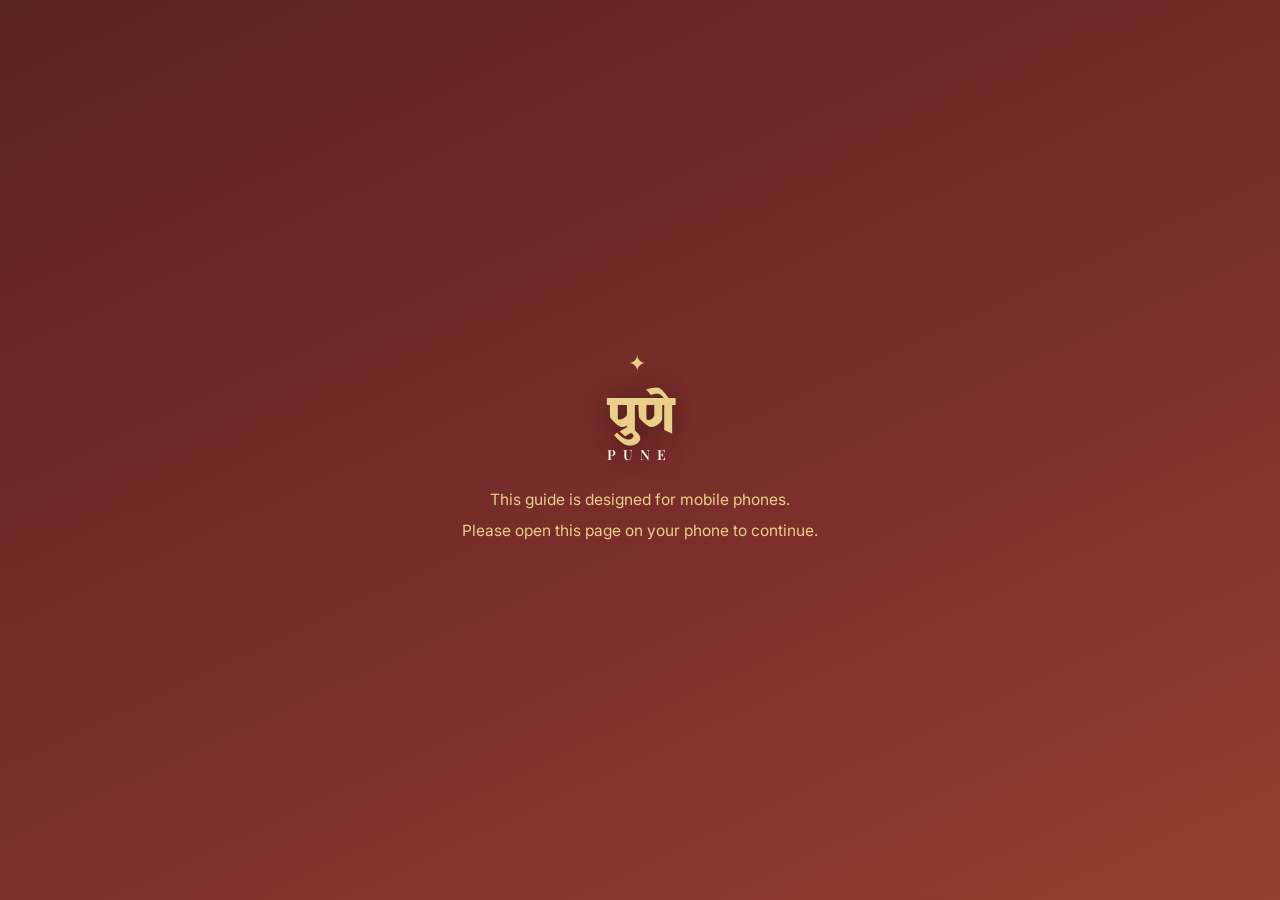
==== food.html @ 70a64c65 "added food joints" ====
<!DOCTYPE html>
<html lang="en">
<head>
<meta charset="UTF-8">
<meta name="viewport" content="width=device-width, initial-scale=1">
<title>The Culinary Heritage of Pune</title>
<meta name="description" content="Pune's legendary old eateries — the OGs that shaped the city's food culture, many dating to the pre-independence era.">
<script src="js/mobile-guard.js"></script>
<link rel="preconnect" href="https://fonts.googleapis.com">
<link rel="preconnect" href="https://fonts.gstatic.com" crossorigin>
<link href="https://fonts.googleapis.com/css2?family=Yatra+One&family=Playfair+Display:wght@600;700&family=Inter:wght@400;500;600&display=swap" rel="stylesheet">
<link rel="stylesheet" href="css/food.css">
</head>
<body>

<div class="food-page">

  <header class="food-hero">
    <a class="food-back" href="index.html#explore">‹ Back to the guide</a>
    <span class="food-eyebrow">The OGs</span>
    <h1>The Culinary Heritage of Pune</h1>
    <p class="food-intro">
      Long before the new-wave cafés, these are the joints that shaped what Pune
      eats — bakeries, misal stalls, Irani cafes and thali houses, several
      dating back to the pre-independence era. New places keep opening, and
      plenty of them are great, but these are the originals. Not ranked —
      just listed.
    </p>
  </header>

  <ol class="food-list" id="foodList">
    <li class="food-loading">Loading the list…</li>
  </ol>

</div>

<script src="data/food-joints.js"></script>
<script src="js/food.js"></script>
</body>
</html>
---- css/food.css ----
/* ---------- The Culinary Heritage of Pune ------------------------------- */

:root {
  --maroon: #7a2e2a;
  --maroon-dark: #4f1c19;
  --terracotta: #b5502f;
  --gold: #c9a24b;
  --gold-light: #e8cf8a;
  --cream: #faf3e6;
  --cream-deep: #f2e6d0;
  --ink: #2b1b14;
  --ink-soft: #5c473c;
  --line: rgba(122, 46, 42, 0.18);
  --shadow: 0 10px 30px rgba(43, 27, 20, 0.18);
  --header-font: 'Playfair Display', Georgia, serif;
  --display-font: 'Yatra One', var(--header-font);
  --body-font: 'Inter', -apple-system, BlinkMacSystemFont, 'Segoe UI', sans-serif;
}

* { box-sizing: border-box; }

html, body {
  margin: 0;
  padding: 0;
  background: var(--cream);
  color: var(--ink);
  font-family: var(--body-font);
  -webkit-tap-highlight-color: transparent;
}

h1, h2 { font-family: var(--header-font); margin: 0; }

.food-page {
  max-width: 720px;
  margin: 0 auto;
}

/* ---------- hero ------------------------------------------------------- */

.food-hero {
  padding: max(28px, env(safe-area-inset-top)) 24px 26px;
  background: linear-gradient(155deg, #5a221f 0%, #7a2e2a 55%, #93402d 100%);
  color: var(--cream);
  position: relative;
}
.food-back {
  display: inline-block;
  margin-bottom: 14px;
  font-size: 13px;
  font-weight: 600;
  color: var(--gold-light);
  text-decoration: none;
  opacity: 0.9;
}
.food-back:hover { opacity: 1; text-decoration: underline; }
.food-eyebrow {
  display: block;
  font-size: 12px;
  letter-spacing: 0.14em;
  text-transform: uppercase;
  color: var(--gold-light);
  font-weight: 600;
  margin-bottom: 6px;
}
.food-hero h1 {
  font-size: 30px;
  line-height: 1.15;
  color: var(--cream);
  text-shadow: 0 4px 24px rgba(0,0,0,0.25);
}
.food-intro {
  margin: 14px 0 0;
  font-size: 14.5px;
  line-height: 1.65;
  color: var(--gold-light);
  opacity: 0.95;
  max-width: 60ch;
}

/* ---------- list ------------------------------------------------------- */

.food-list {
  list-style: none;
  margin: 0;
  padding: 20px 16px 48px;
  display: flex;
  flex-direction: column;
  gap: 18px;
}
.food-loading { color: var(--ink-soft); font-style: italic; padding: 20px; text-align: center; }

.food-card {
  display: flex;
  gap: 14px;
  background: var(--cream-deep);
  border: 1px solid var(--line);
  border-radius: 14px;
  overflow: hidden;
  box-shadow: 0 4px 14px rgba(43, 27, 20, 0.06);
}

.food-card-photo {
  flex: 0 0 128px;
  width: 128px;
  min-height: 128px;
  position: relative;
  background: var(--maroon-dark);
}
.food-card-photo img {
  width: 100%;
  height: 100%;
  object-fit: cover;
  display: block;
}
.food-card-photo.no-photo {
  background: linear-gradient(155deg, #5a221f, #93402d);
}
.food-card-num {
  position: absolute;
  top: 8px;
  left: 8px;
  width: 26px;
  height: 26px;
  border-radius: 50%;
  background: rgba(20, 10, 8, 0.6);
  color: var(--gold-light);
  display: flex;
  align-items: center;
  justify-content: center;
  font-size: 12px;
  font-weight: 700;
  font-family: var(--header-font);
  backdrop-filter: blur(2px);
}
.food-card-photo .photo-credit {
  position: absolute;
  right: 6px;
  bottom: 6px;
  left: 6px;
  font-size: 8.5px;
  line-height: 1.3;
  color: rgba(255,255,255,0.85);
  background: rgba(20, 10, 8, 0.55);
  padding: 2px 6px;
  border-radius: 999px;
  text-align: right;
}

.food-card-body {
  flex: 1 1 auto;
  min-width: 0;
  padding: 12px 14px 12px 0;
  display: flex;
  flex-direction: column;
  gap: 5px;
}
.food-card-body h2 {
  font-size: 16.5px;
  color: var(--maroon-dark);
  line-height: 1.25;
}
.food-card-est {
  font-size: 11px;
  font-weight: 600;
  letter-spacing: 0.04em;
  color: var(--terracotta);
  text-transform: uppercase;
}
.food-card-musttry {
  font-size: 13px;
  line-height: 1.5;
  color: var(--ink);
  margin: 2px 0 0;
}
.food-card-musttry strong {
  color: var(--maroon);
  font-weight: 700;
}
.food-card-maps {
  margin-top: 6px;
  display: inline-flex;
  align-self: flex-start;
  align-items: center;
  gap: 6px;
  font-size: 12px;
  font-weight: 600;
  color: var(--maroon);
  background: var(--cream);
  border: 1px solid var(--line);
  padding: 6px 12px;
  border-radius: 999px;
  text-decoration: none;
}
.food-card-maps:active { background: var(--gold-light); }
.maps-pin { font-size: 12px; }

/* ---------- larger screens: two-column grid ----------------------------- */

@media (min-width: 620px) {
  .food-page { max-width: 900px; }
  .food-list {
    display: grid;
    grid-template-columns: 1fr 1fr;
    gap: 18px;
    padding: 24px 24px 56px;
  }
  .food-card { flex-direction: column; }
  .food-card-photo { width: 100%; flex-basis: auto; height: 160px; }
  .food-card-body { padding: 14px 16px 16px; }
}

@media (min-width: 960px) {
  .food-hero { padding-left: 0; padding-right: 0; }
  .food-hero > * { max-width: 900px; margin-left: auto; margin-right: auto; }
  .food-intro { max-width: none; }
}
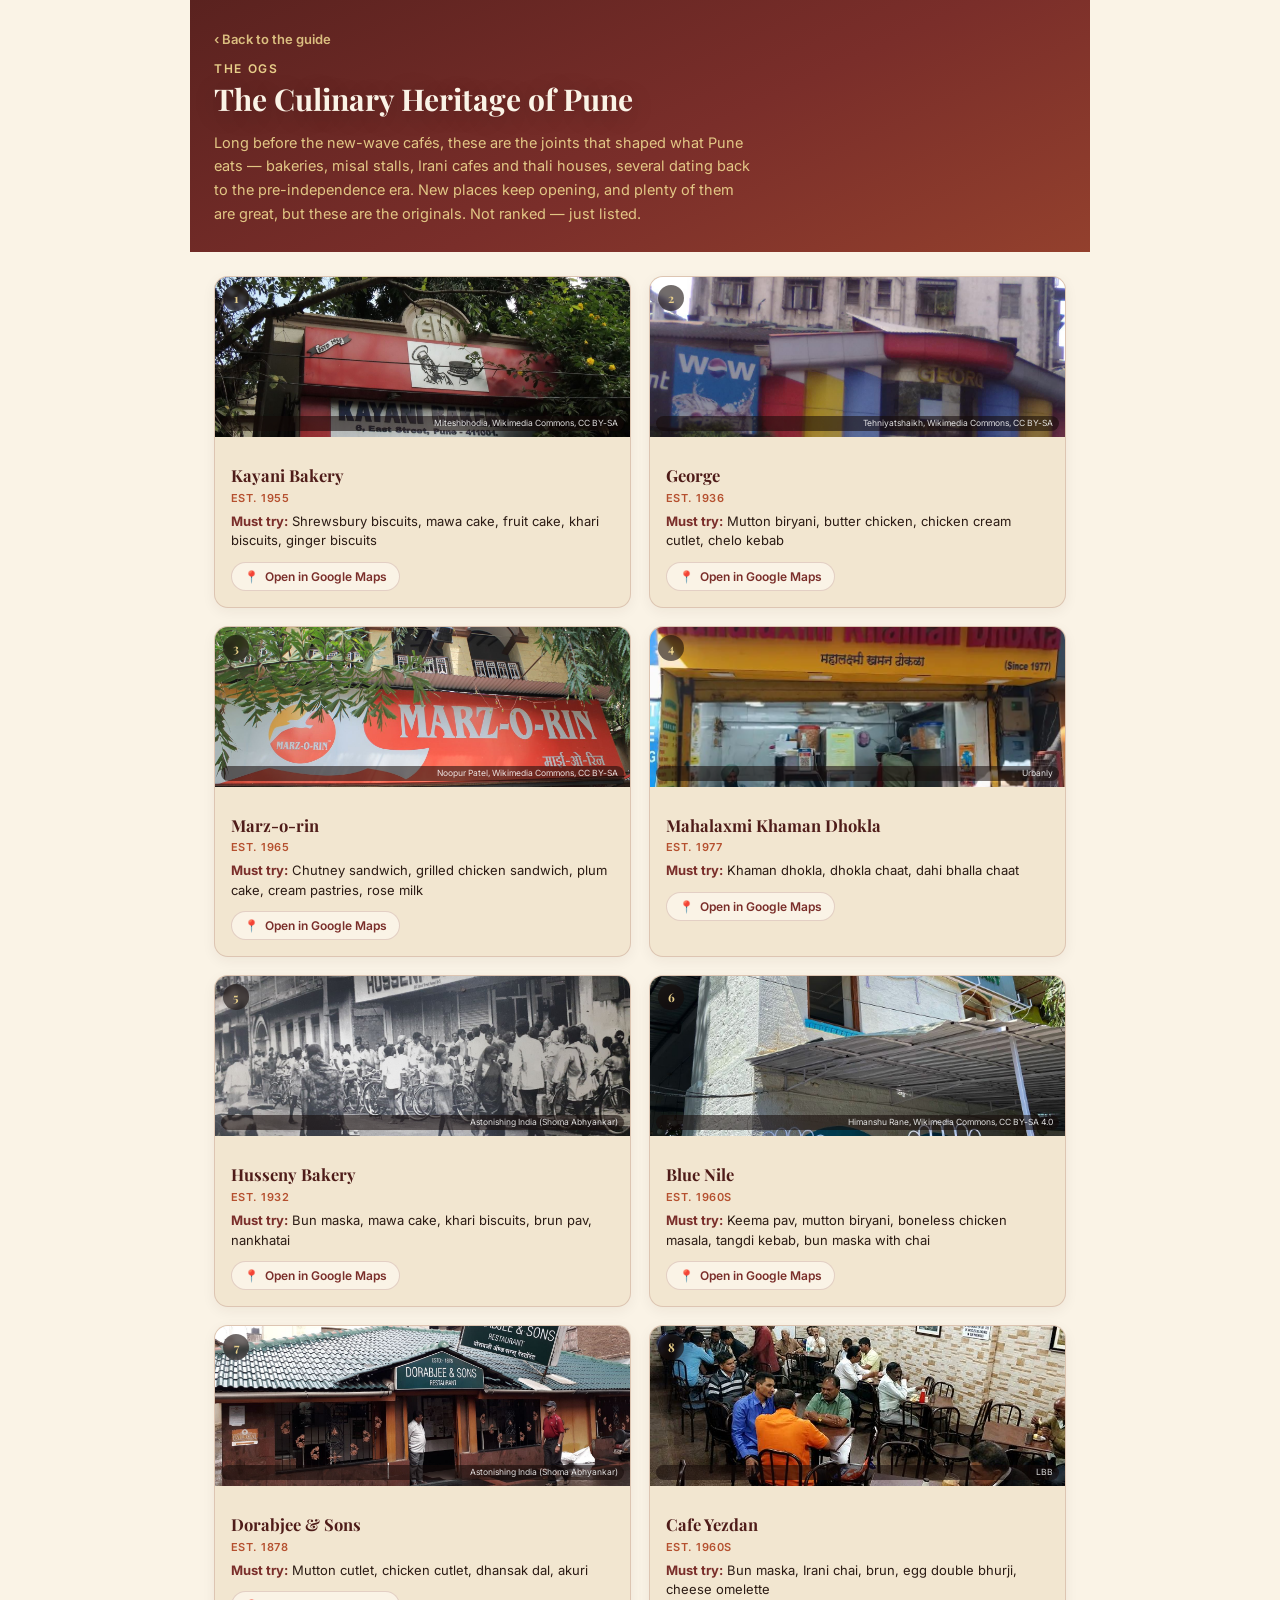
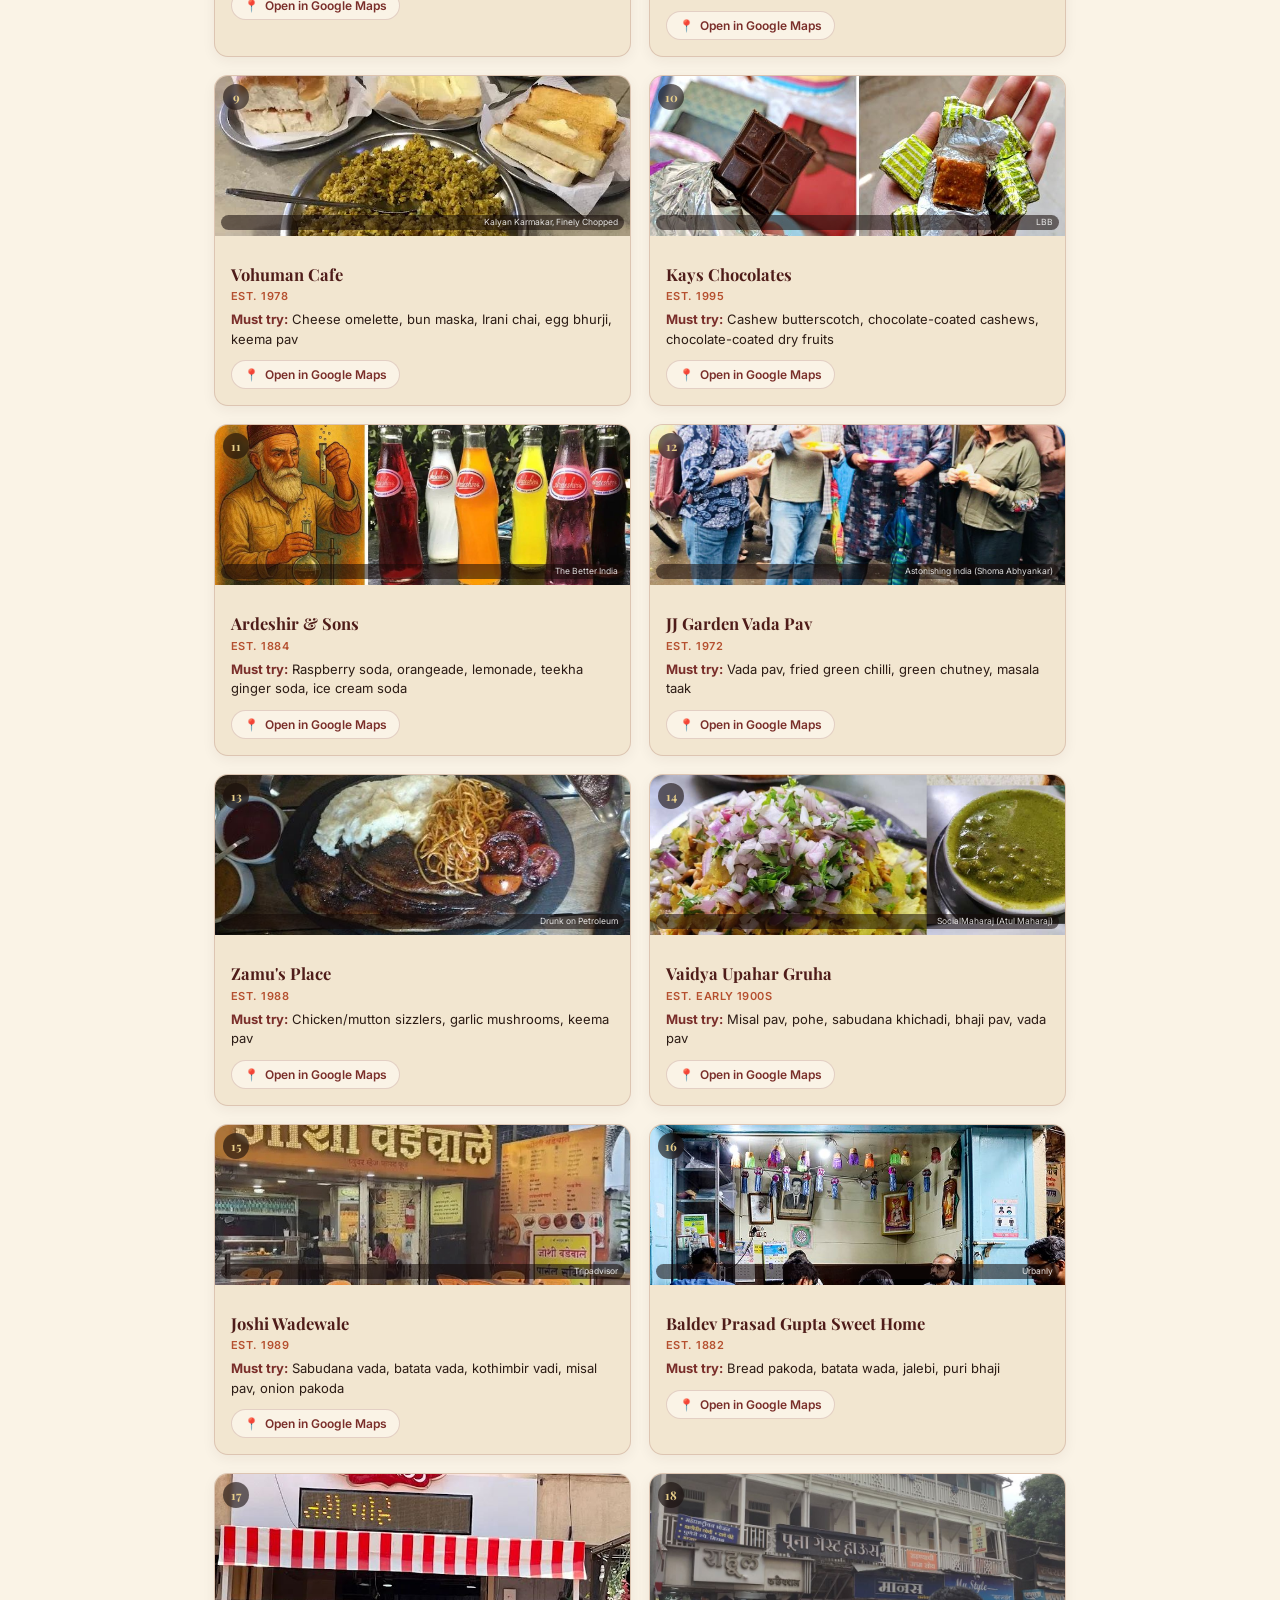
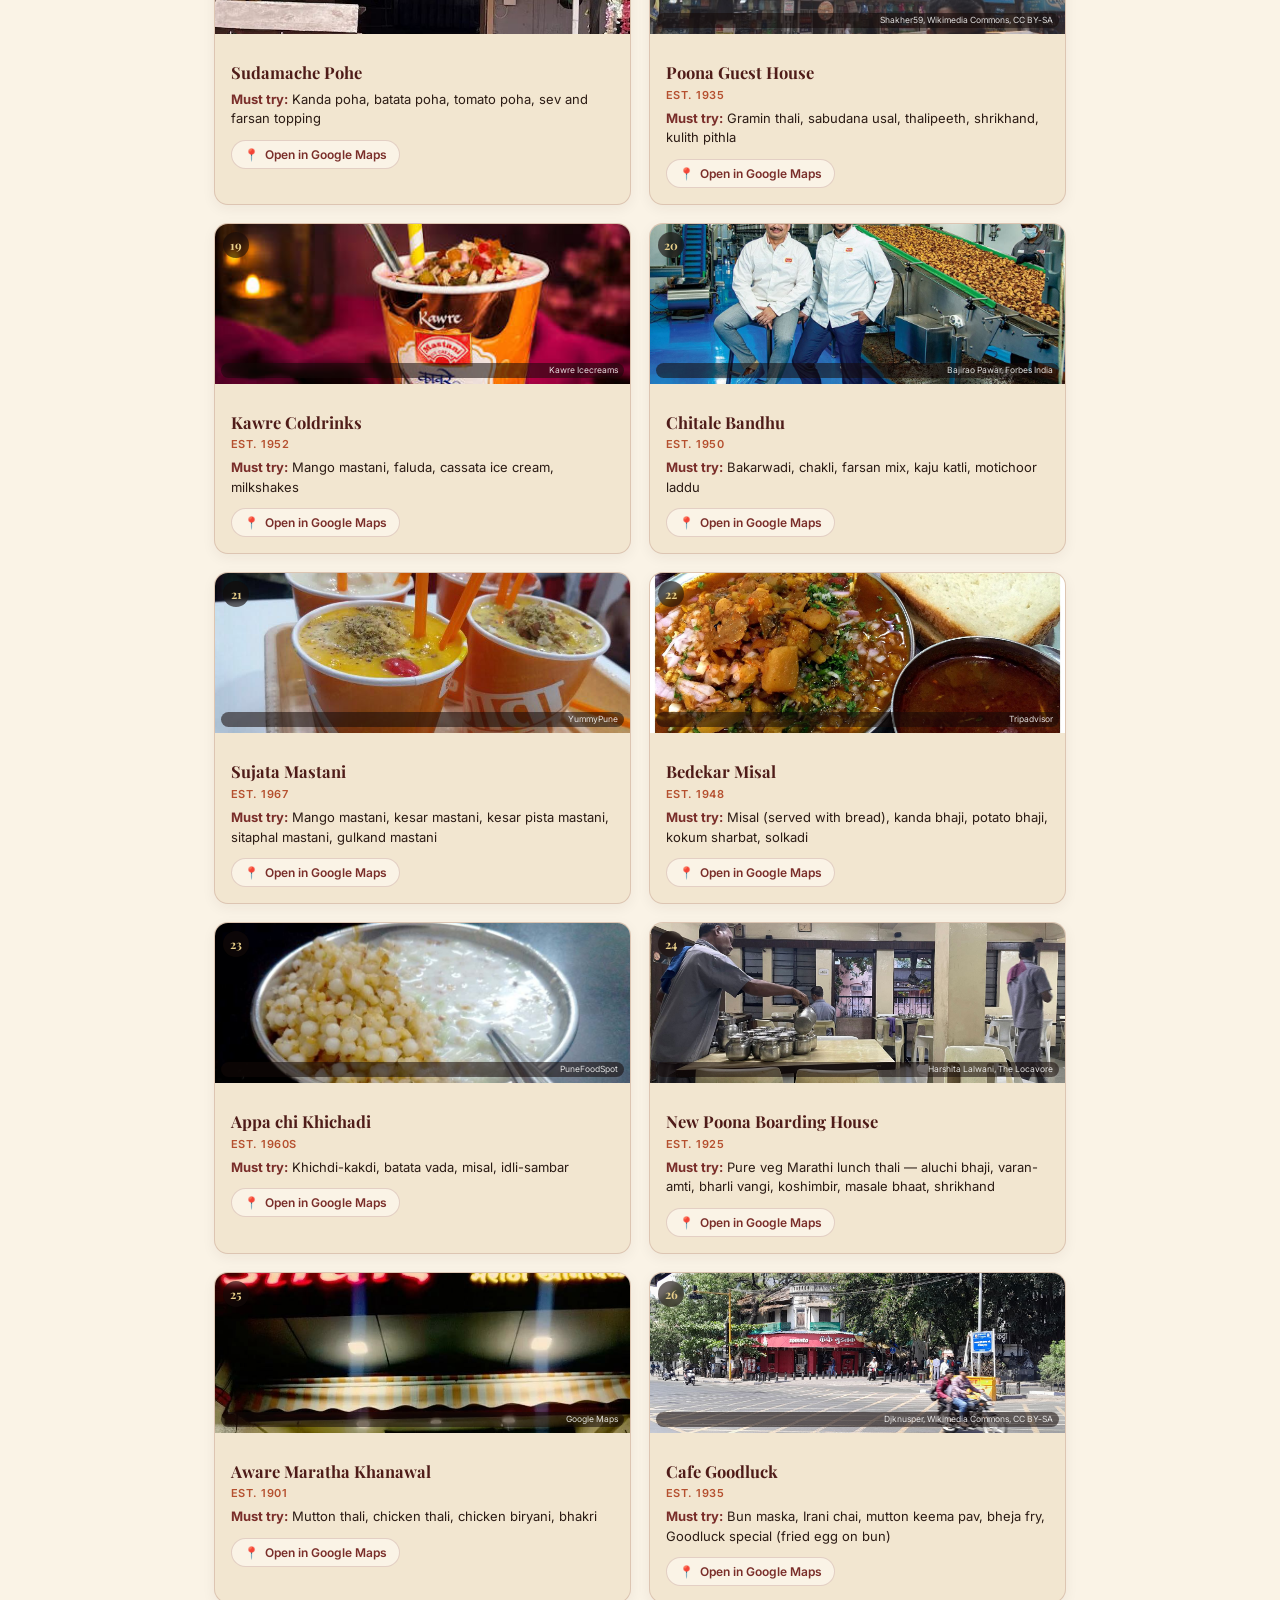
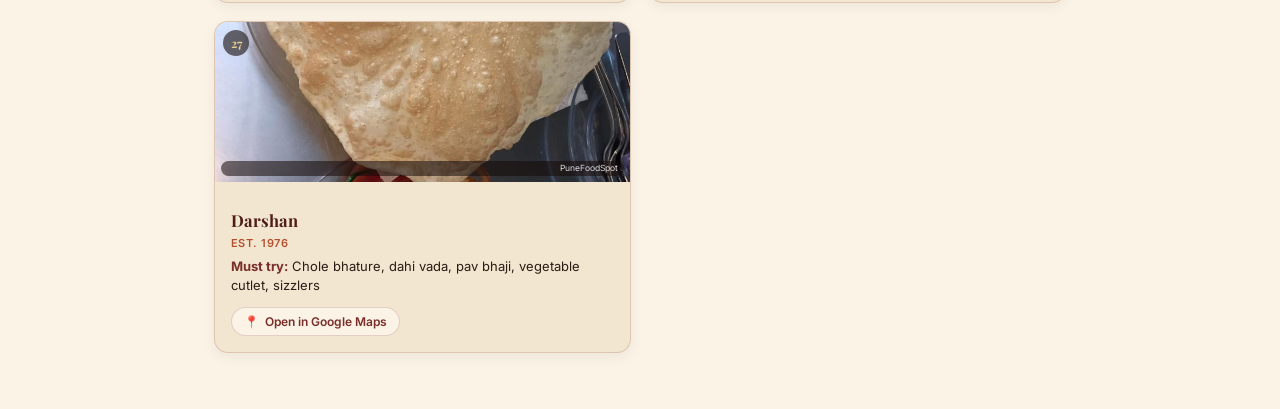
==== commit f8921bd0: "minor enhancements to food joints listing" ====
--- a/food.html
+++ b/food.html
@@ -5,7 +5,6 @@
 <meta name="viewport" content="width=device-width, initial-scale=1">
 <title>The Culinary Heritage of Pune</title>
 <meta name="description" content="Pune's legendary old eateries — the OGs that shaped the city's food culture, many dating to the pre-independence era.">
-<script src="js/mobile-guard.js"></script>
 <link rel="preconnect" href="https://fonts.googleapis.com">
 <link rel="preconnect" href="https://fonts.gstatic.com" crossorigin>
 <link href="https://fonts.googleapis.com/css2?family=Yatra+One&family=Playfair+Display:wght@600;700&family=Inter:wght@400;500;600&display=swap" rel="stylesheet">
--- a/css/food.css
+++ b/css/food.css
@@ -208,9 +208,3 @@
   .food-card-photo { width: 100%; flex-basis: auto; height: 160px; }
   .food-card-body { padding: 14px 16px 16px; }
 }
-
-@media (min-width: 960px) {
-  .food-hero { padding-left: 0; padding-right: 0; }
-  .food-hero > * { max-width: 900px; margin-left: auto; margin-right: auto; }
-  .food-intro { max-width: none; }
-}
